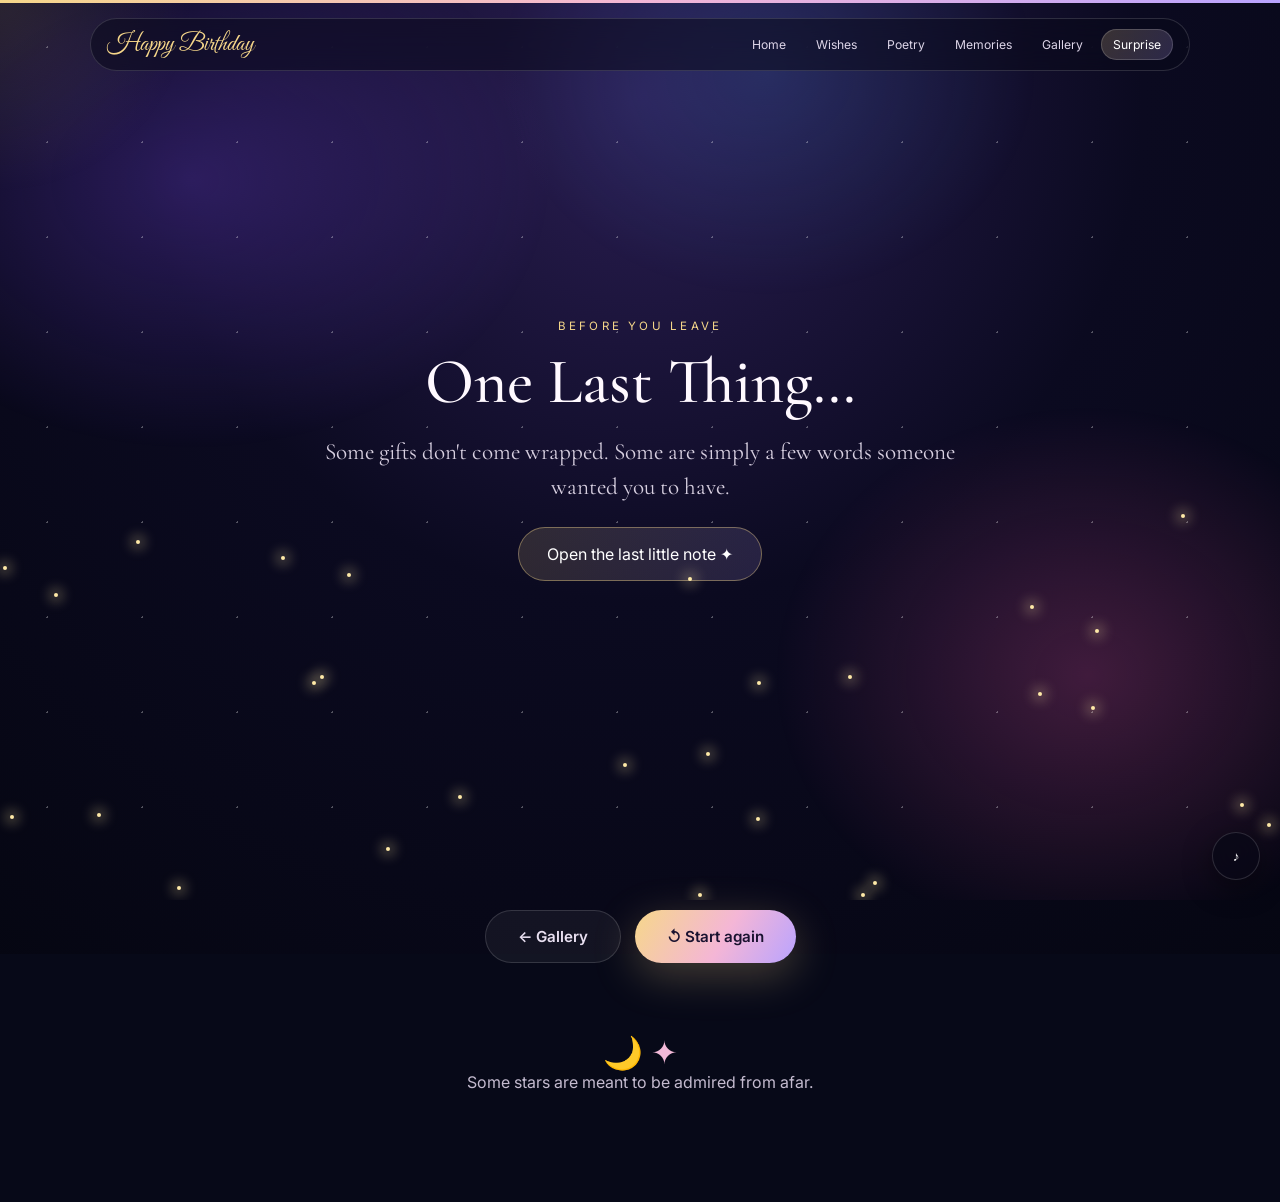
==== surprise.html @ bfd5820c "Initial commit" ====
<!DOCTYPE html><html lang="en"><head><meta charset="utf-8"/><meta name="viewport" content="width=device-width,initial-scale=1.0,viewport-fit=cover"/><title>One Last Thing</title><link rel="preconnect" href="https://fonts.googleapis.com"/><link rel="preconnect" href="https://fonts.gstatic.com" crossorigin/><link href="https://fonts.googleapis.com/css2?family=Cormorant+Garamond:wght@400;500;600;700&family=Great+Vibes&family=Inter:wght@300;400;500;600&display=swap" rel="stylesheet"/><link rel="stylesheet" href="style.css"/></head><body class="page-surprise"><main id="app">

<section class="surprise"><div class="wrap center"><div class="eyebrow reveal">before you leave</div><h2 class="reveal">One Last Thing…</h2><p class="lead reveal">Some gifts don't come wrapped. Some are simply a few words someone wanted you to have.</p><button id="revealButton" class="reveal-btn reveal">Open the last little note ✦</button>
<div id="hiddenMessage" class="hidden-message"><div class="quote">“Wherever life takes you from here, I hope there are always enough little lights around you to make even ordinary days feel beautiful.<br/><br/>You are the moon in my quiet sky,<br/>The one I’ll admire from afar—<br/>And I’ll remain like that distant dream,<br/>A blur inside your mind,<br/>A nameless, hazy thought<br/>You’ll never find.”</div><div class="signature">Happy Birthday.</div></div></div></section>
<footer><div class="footer-heart">🌙 ✦</div>Some stars are meant to be admired from afar.</footer>
</main><script src="script.js"></script></body></html>
---- style.css ----
:root {
  --gold: #f6d78a;
  --rose: #f4b6d6;
  --lav: #b9a3ff;
  --text: #fff9ff;
  --muted: #d7cfe0;
  --line: rgba(255, 255, 255, 0.14);
}
* {
  box-sizing: border-box;
}
html {
  scroll-behavior: smooth;
}
body {
  margin: 0;
  background: #070918;
  color: var(--text);
  font-family: Inter, sans-serif;
  overflow-x: hidden;
  min-height: 100vh;
}
body:before {
  content: "";
  position: fixed;
  inset: 0;
  z-index: -1;
  pointer-events: none;
  opacity: 0.3;
  background-image: radial-gradient(#fff 1px, transparent 1px);
  background-size: 95px 95px;
  animation: stars 40s linear infinite;
}
@keyframes stars {
  to {
    background-position: 95px 95px;
  }
}
a {
  text-decoration: none;
  color: inherit;
}
#bg {
  position: fixed;
  inset: -6%;
  z-index: -3;
  pointer-events: none;
  background: radial-gradient(circle at 50% 15%, #2b1e54, #0b0a20 45%, #050611);
  background-size: cover;
  background-position: center;
  transition: opacity 1s;
}
.aurora {
  position: fixed;
  inset: 0;
  z-index: -2;
  pointer-events: none;
  background: radial-gradient(
      40vmax 30vmax at 15% 20%,
      #6a3fd055,
      transparent 70%
    ),
    radial-gradient(35vmax 30vmax at 85% 75%, #d9509a44, transparent 70%),
    radial-gradient(30vmax 25vmax at 60% 8%, #3f7fd033, transparent 70%);
  animation: drift 22s ease-in-out infinite alternate;
}
@keyframes drift {
  to {
    transform: translate3d(-3%, 2%, 0) scale(1.08);
  }
}
body.page-poetry #bg {
  background-image: linear-gradient(
      rgba(4, 7, 18, 0.3),
      rgba(4, 7, 18, 0.55) 55%,
      rgba(4, 7, 18, 0.92)
    ),
    url(poetry-bg.png);
  background-position: center 20%;
  animation: kb 30s ease-in-out infinite alternate;
}
body.page-gallery #bg {
  background-image: linear-gradient(rgba(7, 9, 24, 0.55), rgba(7, 9, 24, 0.75)),
    url(gallery-bg.png);
  filter: blur(26px) saturate(1.1);
}
body.page-poetry .aurora,
body.page-gallery .aurora {
  opacity: 0.4;
}
@keyframes kb {
  to {
    transform: scale(1.07) translate(-1%, 1%);
  }
}
.glow {
  position: fixed;
  left: 0;
  top: 0;
  width: 420px;
  height: 420px;
  margin: -210px 0 0 -210px;
  z-index: -1;
  pointer-events: none;
  background: radial-gradient(circle, #f6d78a1f, transparent 65%);
  transition: transform 0.25s ease-out;
}
.progress {
  position: fixed;
  top: 0;
  left: 0;
  right: 0;
  height: 3px;
  z-index: 60;
}
.progress i {
  display: block;
  height: 100%;
  width: 0;
  background: linear-gradient(90deg, var(--gold), var(--rose), var(--lav));
  transition: width 0.9s ease;
}
.nav {
  position: fixed;
  top: 18px;
  left: 50%;
  transform: translateX(-50%);
  z-index: 20;
  width: min(94%, 1100px);
  display: flex;
  justify-content: space-between;
  align-items: center;
  padding: 10px 16px;
  border: 1px solid var(--line);
  background: #0a0a1a8c;
  backdrop-filter: blur(16px);
  -webkit-backdrop-filter: blur(16px);
  border-radius: 999px;
}
.brand {
  font-family: "Great Vibes";
  font-size: 1.5rem;
  color: var(--gold);
}
.links {
  display: flex;
  gap: 6px;
}
.links a {
  font-size: 0.76rem;
  padding: 8px 12px;
  border-radius: 20px;
  color: #ddd5e8;
  transition: 0.3s;
}
.links a:hover {
  background: #ffffff14;
  color: #fff;
}
.links a.active {
  background: linear-gradient(120deg, #f6d78a33, #b9a3ff33);
  color: #fff;
  box-shadow: inset 0 0 0 1px #ffffff2a;
}
.step {
  display: none;
  font-size: 0.78rem;
  color: var(--muted);
  letter-spacing: 0.1em;
}
.eyebrow {
  letter-spacing: 0.28em;
  text-transform: uppercase;
  font-size: 0.72rem;
  color: var(--gold);
  margin-bottom: 14px;
}
h1 {
  font-family: "Great Vibes";
  font-size: clamp(4rem, 11vw, 8rem);
  font-weight: 400;
  line-height: 0.95;
  margin: 0 0 18px;
  background: linear-gradient(180deg, #fff 30%, #f6d78a 80%, #f4b6d6);
  -webkit-background-clip: text;
  background-clip: text;
  color: transparent;
  filter: drop-shadow(0 10px 40px #000a);
  padding-bottom: 0.1em;
}
h2 {
  font-family: "Cormorant Garamond";
  font-size: clamp(2.4rem, 5vw, 4.4rem);
  font-weight: 500;
  margin: 0 0 18px;
  line-height: 1.1;
}
.lead {
  max-width: 650px;
  margin: auto;
  color: var(--muted);
  font-family: "Cormorant Garamond";
  font-size: 1.45rem;
  line-height: 1.5;
}
.panel {
  max-width: 740px;
  padding: 36px 34px;
  border-radius: 28px;
  background: #ffffff0d;
  border: 1px solid var(--line);
  backdrop-filter: blur(14px);
  -webkit-backdrop-filter: blur(14px);
  box-shadow: 0 30px 80px #0006;
  font-size: 1.32rem;
  color: #efe7f5;
}
.btn,
.nx,
.bk,
.reveal-btn,
.open-btn {
  cursor: pointer;
  font: inherit;
}
.btn {
  display: inline-flex;
  margin-top: 28px;
  padding: 14px 24px;
  border: 1px solid #ffffff33;
  border-radius: 999px;
  background: #ffffff12;
  backdrop-filter: blur(8px);
  color: #fff;
  transition: 0.35s;
}
.btn:hover {
  background: #ffffff22;
  transform: translateY(-2px);
  box-shadow: 0 10px 40px #f6d78a2e;
}
section {
  padding: 100px 7%;
  position: relative;
}
section.top {
  padding-top: 160px;
}
.wrap {
  max-width: 1100px;
  margin: auto;
}
.center {
  text-align: center;
}
.hero {
  min-height: 100vh;
  display: grid;
  place-items: center;
  text-align: center;
  padding: 110px 22px 70px;
  position: relative;
}
.moon {
  position: absolute;
  width: 220px;
  height: 220px;
  border-radius: 50%;
  right: 10%;
  top: 16%;
  background: radial-gradient(circle at 35% 30%, #fff, #f8ebc7 48%, #cbb6ce);
  box-shadow: 0 0 70px #ffe8c266, 0 0 170px #d4a8e22c;
  animation: float 9s ease-in-out infinite;
}
@keyframes float {
  50% {
    transform: translateY(-16px);
  }
}
.star {
  position: absolute;
  left: 13%;
  top: 28%;
  width: 7px;
  height: 7px;
  border-radius: 50%;
  background: #fff4b5;
  box-shadow: 0 0 18px 5px #fff1aa;
  animation: twinkle 2.8s infinite;
}
@keyframes twinkle {
  50% {
    opacity: 0.35;
    transform: scale(0.65);
  }
}
.quote {
  font-family: "Cormorant Garamond";
  font-size: clamp(1.8rem, 4vw, 3rem);
  line-height: 1.3;
  text-align: center;
  max-width: 850px;
  margin: 20px auto;
}
.glass-q {
  font-size: clamp(1.4rem, 3vw, 2.1rem);
  padding: 34px 30px;
  border-radius: 28px;
  background: #05071a80;
  border: 1px solid var(--line);
  backdrop-filter: blur(10px);
  -webkit-backdrop-filter: blur(10px);
  margin: 26px auto;
}
.fairy-title span {
  display: inline-block;
  animation: float 4s ease-in-out infinite;
}
.signature {
  font-family: "Great Vibes";
  font-size: 2.2rem;
  color: var(--gold);
}
.cards {
  display: grid;
  grid-template-columns: repeat(auto-fit, minmax(250px, 1fr));
  gap: 20px;
  margin-top: 40px;
}
.card {
  padding: 30px;
  border: 1px solid var(--line);
  background: linear-gradient(150deg, #ffffff14, #ffffff05);
  border-radius: 24px;
  backdrop-filter: blur(12px);
  min-height: 190px;
  transition: transform 0.5s, box-shadow 0.5s, border-color 0.5s;
}
.card:hover {
  transform: translateY(-6px) !important;
  border-color: #f6d78a66;
  box-shadow: 0 24px 60px #0006, 0 0 40px #f6d78a1a;
}
.card p {
  color: var(--muted);
  line-height: 1.75;
}
.card h3 {
  font-family: "Cormorant Garamond";
  font-size: 1.7rem;
  margin-top: 0;
  color: #fff2cf;
}
.frame {
  margin: 44px auto;
  max-width: 520px;
  border-radius: 28px;
  overflow: hidden;
  border: 1px solid #ffffff33;
  box-shadow: 0 40px 100px #000a, 0 0 80px #f6d78a1f;
  position: relative;
  background: #111;
}
.frame.wide {
  max-width: 760px;
}
.frame img {
  display: block;
  width: 100%;
  height: auto;
}
.frame:after {
  content: "";
  position: absolute;
  inset: 0;
  background: linear-gradient(
    115deg,
    transparent 40%,
    #ffffff1c 50%,
    transparent 60%
  );
  transform: translateX(-100%);
  animation: shine 7s 1.5s infinite;
  pointer-events: none;
}
@keyframes shine {
  40%,
  100% {
    transform: translateX(100%);
  }
}
.frame figcaption {
  position: absolute;
  right: 18px;
  top: 14px;
  font-size: 0.7rem;
  letter-spacing: 0.2em;
  color: #fff9;
  text-shadow: 0 1px 8px #000;
}
footer {
  text-align: center;
  padding: 70px 20px 110px;
  color: #c4bbcf;
}
.footer-heart {
  font-size: 2rem;
  color: #f2b9d8;
}
.reveal {
  opacity: 0;
  transform: translateY(22px);
  transition: opacity 1s, transform 1s;
}
.reveal.show {
  opacity: 1;
  transform: none;
}
.cards .card:nth-child(3n + 2) {
  transition-delay: 0.12s;
}
.cards .card:nth-child(3n) {
  transition-delay: 0.24s;
}
#app {
  opacity: 0;
}
#app.in {
  animation: pageIn 0.9s ease both;
}
body.leaving #app {
  opacity: 0;
  transform: translateY(-12px) scale(0.99);
  transition: 0.45s;
}
@keyframes pageIn {
  from {
    opacity: 0;
    transform: translateY(14px);
  }
  to {
    opacity: 1;
    transform: none;
  }
}
#fireflies {
  position: fixed;
  inset: 0;
  pointer-events: none;
  z-index: 2;
  overflow: hidden;
}
.firefly {
  position: absolute;
  width: 4px;
  height: 4px;
  border-radius: 50%;
  background: #ffeaa8;
  box-shadow: 0 0 13px 4px #ffeaa866;
  animation: fly 8s ease-in-out infinite;
}
@keyframes fly {
  0% {
    transform: translate(0, 0);
    opacity: 0;
  }
  15% {
    opacity: 0.9;
  }
  50% {
    transform: translate(35px, -65px);
    opacity: 0.45;
  }
  80% {
    opacity: 0.85;
  }
  100% {
    transform: translate(-25px, -130px);
    opacity: 0;
  }
}
.intro-screen {
  position: fixed;
  inset: 0;
  z-index: 100;
  display: grid;
  place-items: center;
  text-align: center;
  background: radial-gradient(circle at 50% 30%, #2b2056, #0b0920 46%, #03040b);
  transition: opacity 1s, visibility 1s;
}
.intro-screen.hidden {
  opacity: 0;
  visibility: hidden;
  pointer-events: none;
}
.intro-inner {
  padding: 30px;
  position: relative;
  z-index: 2;
}
.intro-kicker {
  font-size: 0.7rem;
  letter-spacing: 0.35em;
  text-transform: uppercase;
  color: var(--gold);
  margin-bottom: 18px;
}
.intro-title {
  font-family: "Great Vibes";
  font-weight: 400;
  font-size: clamp(4rem, 12vw, 8rem);
  line-height: 0.9;
  margin: 0 0 20px;
  background: linear-gradient(180deg, #fff 30%, #f6d78a);
  -webkit-background-clip: text;
  background-clip: text;
  color: transparent;
  padding-bottom: 0.1em;
}
.intro-sub {
  font-family: "Cormorant Garamond";
  font-size: 1.35rem;
  color: #d9d0e2;
  max-width: 540px;
  margin: auto;
}
.open-btn {
  margin-top: 34px;
  border: 1px solid #fff3;
  background: #ffffff0d;
  color: #fff;
  border-radius: 999px;
  padding: 16px 28px;
  font-size: 0.9rem;
  letter-spacing: 0.08em;
  backdrop-filter: blur(12px);
  box-shadow: 0 0 45px #d6a9e41c;
  transition: 0.35s;
  animation: breathe 3s infinite;
}
.open-btn:hover {
  transform: translateY(-3px);
  background: #ffffff18;
}
@keyframes breathe {
  50% {
    box-shadow: 0 0 0 10px #ffffff00, 0 0 60px #f6d78a44;
  }
}
.intro-moon {
  position: absolute;
  width: 170px;
  height: 170px;
  border-radius: 50%;
  top: 11%;
  right: 10%;
  background: radial-gradient(circle at 35% 30%, #fff, #f4e5c6 50%, #c5b3cb);
  box-shadow: 0 0 75px #fff1b94d;
  animation: float 9s infinite;
}
.intro-star {
  position: absolute;
  left: 12%;
  top: 28%;
  width: 6px;
  height: 6px;
  border-radius: 50%;
  background: #fff2a9;
  box-shadow: 0 0 20px 5px #ffe99a;
  animation: twinkle 2.5s infinite;
}
.music-control {
  position: fixed;
  right: 20px;
  bottom: 20px;
  z-index: 30;
  width: 48px;
  height: 48px;
  border: 1px solid #ffffff25;
  background: #090817cc;
  color: #fff;
  border-radius: 50%;
  cursor: pointer;
  backdrop-filter: blur(10px);
  box-shadow: 0 8px 30px #0006;
}
.music-control.playing {
  animation: pulseMusic 1.5s infinite;
}
@keyframes pulseMusic {
  50% {
    box-shadow: 0 0 0 8px #fff0, 0 0 30px #f6d78a44;
  }
}
.typewriter {
  min-height: 3.8em;
}
.cursor {
  display: inline-block;
  width: 2px;
  height: 1em;
  background: var(--gold);
  vertical-align: -0.12em;
  margin-left: 4px;
  animation: blink 1s steps(1) infinite;
}
@keyframes blink {
  50% {
    opacity: 0;
  }
}
.surprise {
  min-height: 100vh;
  display: grid;
  place-items: center;
  text-align: center;
}
.reveal-btn {
  border: 1px solid #f6d78a66;
  border-radius: 999px;
  background: linear-gradient(120deg, #f6d78a26, #b9a3ff26);
  color: #fff;
  padding: 16px 28px;
  margin-top: 22px;
  transition: 0.35s;
  animation: breathe 3s infinite;
}
.reveal-btn:hover {
  transform: translateY(-3px);
}
.hidden-message {
  max-width: 720px;
  margin: 28px auto 0;
  display: none;
  padding: 34px 30px;
  border-radius: 28px;
  border: 1px solid var(--line);
  background: #05071a99;
  backdrop-filter: blur(14px);
}
.hidden-message.show {
  display: block;
  animation: messageIn 1.2s ease both;
}
@keyframes messageIn {
  from {
    opacity: 0;
    transform: translateY(20px) scale(0.98);
  }
  to {
    opacity: 1;
    transform: none;
  }
}
.confetti {
  position: fixed;
  top: -20px;
  width: 6px;
  height: 12px;
  z-index: 99;
  pointer-events: none;
  animation: fall 3.5s linear forwards;
}
@keyframes fall {
  to {
    transform: translateY(110vh) rotate(720deg);
    opacity: 0;
  }
}
.fade-line {
  display: inline-block;
  opacity: 0;
  transform: translateY(10px);
  animation: slowReveal 1.2s ease-out forwards;
  animation-delay: var(--delay, 0s);
}
@keyframes slowReveal {
  to {
    opacity: 1;
    transform: none;
  }
}
.pager {
  display: flex;
  gap: 14px;
  justify-content: center;
  flex-wrap: wrap;
  padding: 10px 7% 0;
}
.nx,
.bk {
  display: inline-flex;
  align-items: center;
  gap: 10px;
  padding: 16px 32px;
  border-radius: 999px;
  font-weight: 600;
  font-size: 0.95rem;
  transition: 0.35s;
}
.nx {
  position: relative;
  overflow: hidden;
  color: #1a1230;
  background: linear-gradient(120deg, #f6d78a, #f4b6d6 55%, #b9a3ff);
  box-shadow: 0 12px 44px #f6d78a44;
}
.nx:after {
  content: "";
  position: absolute;
  inset: 0;
  background: linear-gradient(
    110deg,
    transparent 35%,
    #fff8 50%,
    transparent 65%
  );
  transform: translateX(-120%);
  animation: shine 4s 1s infinite;
}
.nx:hover {
  transform: translateY(-3px) scale(1.03);
  box-shadow: 0 18px 60px #f6d78a66;
}
.bk {
  color: #e8dff0;
  border: 1px solid var(--line);
  background: #ffffff0d;
  backdrop-filter: blur(10px);
}
.bk:hover {
  background: #ffffff1c;
}
.fab {
  position: fixed;
  left: 50%;
  bottom: 22px;
  z-index: 25;
  transform: translateX(-50%);
  opacity: 0;
  pointer-events: none;
  padding: 12px 24px;
  font-size: 0.85rem;
  animation: fabIn 0.8s 6s forwards;
  transition: 0.5s;
}
body.at-end .fab {
  opacity: 0 !important;
  pointer-events: none;
}
@keyframes fabIn {
  to {
    opacity: 1;
    pointer-events: auto;
  }
}
a:focus-visible,
button:focus-visible {
  outline: 2px solid var(--gold);
  outline-offset: 3px;
}
@media (max-width: 700px) {
  .links {
    display: none;
  }
  .step {
    display: block;
  }
  .moon {
    width: 135px;
    height: 135px;
    right: 4%;
    top: 12%;
  }
  .star {
    left: 8%;
    top: 25%;
  }
  .intro-moon {
    width: 105px;
    height: 105px;
    right: 5%;
    top: 13%;
  }
  .nav {
    top: 10px;
  }
  .hero {
    padding-top: 100px;
  }
  section {
    padding: 80px 6%;
  }
  section.top {
    padding-top: 130px;
  }
  .panel {
    padding: 26px 20px;
    font-size: 1.2rem;
  }
  .music-control {
    right: 14px;
    bottom: 14px;
  }
  .fab {
    bottom: 16px;
  }
}
@media (prefers-reduced-motion: reduce) {
  * {
    animation-duration: 0.01s !important;
    animation-iteration-count: 1 !important;
    transition-duration: 0.01s !important;
  }
  .reveal,
  .fade-line {
    opacity: 1;
    transform: none;
  }
}
/* slow word-by-word text reveal */
.words .w {
  display: inline-block;
  opacity: 0;
  filter: blur(8px);
  transform: translateY(10px);
}
.words.show .w {
  animation: wIn 1.4s cubic-bezier(0.2, 0.7, 0.2, 1) var(--d, 0s) both;
}
@keyframes wIn {
  to {
    opacity: 1;
    filter: blur(0);
    transform: none;
  }
}
.fade-line {
  animation-duration: 2s;
}
@keyframes slowReveal {
  from {
    opacity: 0;
    filter: blur(8px);
    transform: translateY(10px);
  }
  to {
    opacity: 1;
    filter: blur(0);
    transform: none;
  }
}
.glass-q.late {
  opacity: 0;
  animation: slowReveal 2s 11s ease-out forwards;
}
.hero h1,
.intro-title {
  animation: titleIn 2.4s 0.3s both;
}
@keyframes titleIn {
  from {
    opacity: 0;
    transform: translateY(16px);
    letter-spacing: 0.06em;
  }
  to {
    opacity: 1;
    transform: none;
    letter-spacing: normal;
  }
}
/* blended image backgrounds */
body.page-poetry #bg {
  background-image: linear-gradient(
      rgba(4, 7, 18, 0.12),
      rgba(4, 7, 18, 0.4) 60%,
      rgba(4, 7, 18, 0.8)
    ),
    url(poetry-bg.png);
  background-position: center 22%;
  filter: none;
}
body.page-memories #bg {
  background-image: linear-gradient(rgba(4, 7, 18, 0.08), rgba(4, 7, 18, 0.28)),
    url(poetry-bg.png);
  background-position: center 12%;
  animation: kb 34s ease-in-out infinite alternate;
}
body.page-gallery #bg {
    background-image: url(gallery-bg.png);
    background-position: center 28%;
    background-size: cover;
    background-repeat: no-repeat;
    filter: saturate(1.1) brightness(1.02); /* Crisp & vibrant without blur */
    animation: kb 34s ease-in-out infinite alternate;
  }

body.page-poetry .aurora,
body.page-memories .aurora,
body.page-gallery .aurora {
  mix-blend-mode: screen;
  opacity: 0.55;
}
body.page-poetry section,
body.page-memories section,
body.page-gallery section {
  text-shadow: 0 2px 24px #000c;
}
.glass-q {
  background: #05071a59;
  backdrop-filter: blur(5px);
  -webkit-backdrop-filter: blur(5px);
}
.panel {
  background: #070918a6;
  backdrop-filter: blur(6px);
  -webkit-backdrop-filter: blur(6px);
}
.page-memories section.top {
  min-height: 100vh;
  display: grid;
  align-content: center;
}
@media (prefers-reduced-motion: reduce) {
  .words .w {
    opacity: 1;
    filter: none;
    transform: none;
  }
  .glass-q.late {
    opacity: 1;
  }
}
body.page-gallery #bg {
    /* Removed dark linear-gradient overlay to show original clear image */
    background-image: 
      radial-gradient(2px 2px at 20px 30px, rgba(255, 223, 138, 0.9), rgba(0,0,0,0)),
      radial-gradient(2px 2px at 40px 70px, rgba(255, 255, 255, 0.8), rgba(0,0,0,0)),
      radial-gradient(1.5px 1.5px at 90px 40px, rgba(255, 215, 0, 0.9), rgba(0,0,0,0)),
      radial-gradient(2px 2px at 160px 120px, rgba(255, 255, 255, 0.9), rgba(0,0,0,0)),
      url(gallery-bg.png);
    
    background-repeat: repeat, repeat, repeat, repeat, no-repeat;
    background-size: 200px 200px, 260px 260px, 180px 180px, 300px 300px, cover;
    background-position: center 28%;
    
    /* Filter updated: removed blur(1px) so the image stays sharp */
    filter: saturate(1.08);
    
    /* Animation handles both the Ken Burns zoom and moving glowing particles */
    animation: kb 34s ease-in-out infinite alternate, floatingParticles 18s linear infinite;
  }
  
  /* Keyframes for smooth glowing particle movement */
  @keyframes floatingParticles {
    0% {
      background-position: 0px 0px, 0px 0px, 0px 0px, 0px 0px, center 28%;
    }
    100% {
      background-position: 200px -400px, -260px -300px, 180px -350px, -300px -500px, center 28%;
    }
  }
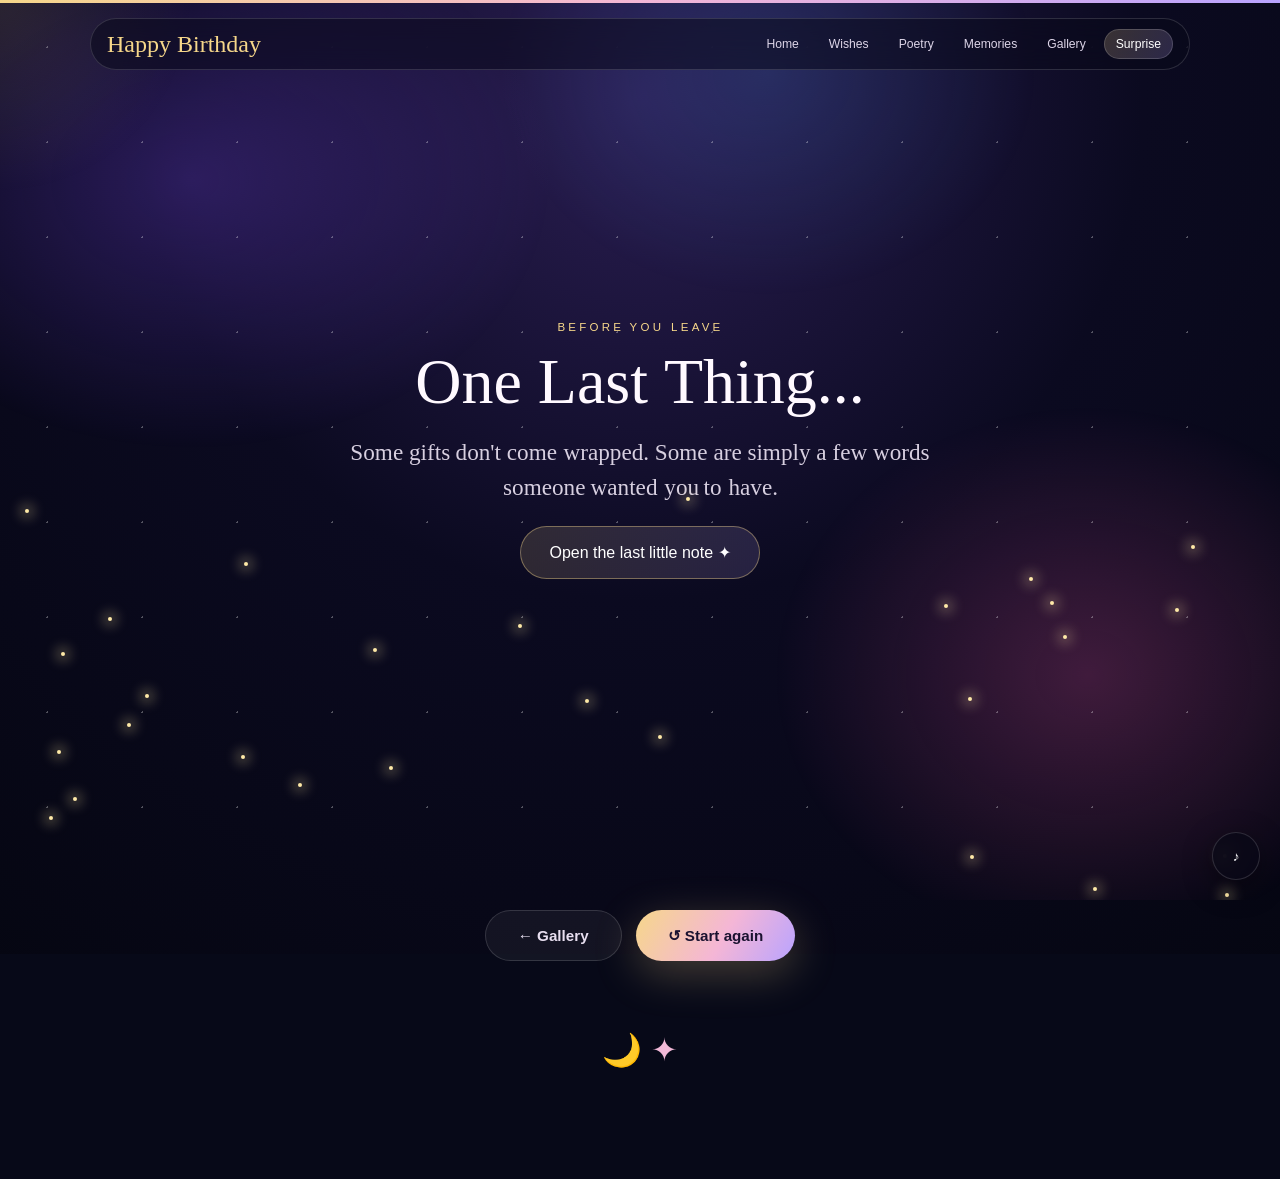
==== commit 58ce3df6: "changes" ====
--- a/surprise.html
+++ b/surprise.html
@@ -1,6 +1,54 @@
-<!DOCTYPE html><html lang="en"><head><meta charset="utf-8"/><meta name="viewport" content="width=device-width,initial-scale=1.0,viewport-fit=cover"/><title>One Last Thing</title><link rel="preconnect" href="https://fonts.googleapis.com"/><link rel="preconnect" href="https://fonts.gstatic.com" crossorigin/><link href="https://fonts.googleapis.com/css2?family=Cormorant+Garamond:wght@400;500;600;700&family=Great+Vibes&family=Inter:wght@300;400;500;600&display=swap" rel="stylesheet"/><link rel="stylesheet" href="style.css"/></head><body class="page-surprise"><main id="app">
+<!DOCTYPE html>
+<html lang="en">
+<head>
+  <meta charset="UTF-8" />
+  <meta name="viewport" content="width=device-width, initial-scale=1.0" />
+  <title>One Last Thing</title>
+  <link rel="stylesheet" href="style.css" />
+</head>
+<body class="page-surprise">
+  <main id="app">
+    <section class="surprise">
+      <div class="wrap center">
+        <div class="eyebrow reveal">before you leave</div>
+        <h2 class="reveal">One Last Thing...</h2>
+        <p class="lead reveal">
+          Some gifts don't come wrapped. Some are simply a few words someone wanted you to have.
+        </p>
+        <button id="revealButton" class="reveal-btn reveal">
+          Open the last little note ✦
+        </button>
 
-<section class="surprise"><div class="wrap center"><div class="eyebrow reveal">before you leave</div><h2 class="reveal">One Last Thing…</h2><p class="lead reveal">Some gifts don't come wrapped. Some are simply a few words someone wanted you to have.</p><button id="revealButton" class="reveal-btn reveal">Open the last little note ✦</button>
-<div id="hiddenMessage" class="hidden-message"><div class="quote">“Wherever life takes you from here, I hope there are always enough little lights around you to make even ordinary days feel beautiful.<br/><br/>You are the moon in my quiet sky,<br/>The one I’ll admire from afar—<br/>And I’ll remain like that distant dream,<br/>A blur inside your mind,<br/>A nameless, hazy thought<br/>You’ll never find.”</div><div class="signature">Happy Birthday.</div></div></div></section>
-<footer><div class="footer-heart">🌙 ✦</div>Some stars are meant to be admired from afar.</footer>
-</main><script src="script.js"></script></body></html>
+        <div id="hiddenMessage" class="hidden-message">
+            <div id="sketchWrapper" class="sketch-container">
+                <video
+                    id="wishVideo"
+                    class="reveal-sketch"
+                    playsinline
+                    preload="auto"
+                    muted
+                >
+                    <source src="wish.mp4" type="video/mp4" />
+                    Your browser does not support video playback.
+                </video>
+            </div>
+
+          <div class="quote">
+            “Wherever life takes you from here, I hope there are always enough
+            little lights around you to make even ordinary days feel
+            beautiful.<br />
+          </div>
+          <div class="signature">Wish u  Happiest Birthday again...ms.Thermodynamicsee.</div>
+        </div>
+      </div>
+    </section>
+
+    <footer>
+      <div class="footer-heart">🌙 ✦</div>
+     
+    </footer>
+  </main>
+
+  <script src="script.js"></script>
+</body>
+</html>
--- a/style.css
+++ b/style.css
@@ -79,10 +79,29 @@
   background-position: center 20%;
   animation: kb 30s ease-in-out infinite alternate;
 }
-body.page-gallery #bg {
+/* body.page-gallery #bg {
   background-image: linear-gradient(rgba(7, 9, 24, 0.55), rgba(7, 9, 24, 0.75)),
     url(gallery-bg.png);
   filter: blur(26px) saturate(1.1);
+} */
+
+body.page-gallery #bg::before {
+  content: "";
+  position: absolute;
+  inset: -10%;
+  z-index: -1;
+  background-image: url(gallery-bg.png);
+  background-size: cover;
+  background-position: center;
+  filter: blur(0px) brightness(0.6);
+}
+
+@media (max-width: 700px) {
+  body.page-gallery #bg {
+    /* Fits the subject neatly on narrow phone screens without severe cropping */
+    background-size: 200px 200px, 260px 260px, 180px 180px, 300px 300px, contain;
+    background-position: center 25%;
+  }
 }
 body.page-poetry .aurora,
 body.page-gallery .aurora {
@@ -889,13 +908,13 @@
   animation: kb 34s ease-in-out infinite alternate;
 }
 body.page-gallery #bg {
-    background-image: url(gallery-bg.png);
-    background-position: center 28%;
-    background-size: cover;
-    background-repeat: no-repeat;
-    filter: saturate(1.1) brightness(1.02); /* Crisp & vibrant without blur */
-    animation: kb 34s ease-in-out infinite alternate;
-  }
+  background-image: url(gallery-bg.png);
+  background-position: center 28%;
+  background-size: cover;
+  background-repeat: no-repeat;
+  filter: saturate(1.1) brightness(1.02); /* Crisp & vibrant without blur */
+  animation: kb 34s ease-in-out infinite alternate;
+}
 
 body.page-poetry .aurora,
 body.page-memories .aurora,
@@ -934,31 +953,123 @@
   }
 }
 body.page-gallery #bg {
-    /* Removed dark linear-gradient overlay to show original clear image */
-    background-image: 
-      radial-gradient(2px 2px at 20px 30px, rgba(255, 223, 138, 0.9), rgba(0,0,0,0)),
-      radial-gradient(2px 2px at 40px 70px, rgba(255, 255, 255, 0.8), rgba(0,0,0,0)),
-      radial-gradient(1.5px 1.5px at 90px 40px, rgba(255, 215, 0, 0.9), rgba(0,0,0,0)),
-      radial-gradient(2px 2px at 160px 120px, rgba(255, 255, 255, 0.9), rgba(0,0,0,0)),
-      url(gallery-bg.png);
-    
-    background-repeat: repeat, repeat, repeat, repeat, no-repeat;
-    background-size: 200px 200px, 260px 260px, 180px 180px, 300px 300px, cover;
-    background-position: center 28%;
-    
-    /* Filter updated: removed blur(1px) so the image stays sharp */
-    filter: saturate(1.08);
-    
-    /* Animation handles both the Ken Burns zoom and moving glowing particles */
-    animation: kb 34s ease-in-out infinite alternate, floatingParticles 18s linear infinite;
-  }
+  position: fixed;
+  inset: 0;
+  z-index: -3;
+  pointer-events: none;
   
-  /* Keyframes for smooth glowing particle movement */
-  @keyframes floatingParticles {
-    0% {
-      background-position: 0px 0px, 0px 0px, 0px 0px, 0px 0px, center 28%;
-    }
-    100% {
-      background-position: 200px -400px, -260px -300px, 180px -350px, -300px -500px, center 28%;
-    }
-  }+  /* Core image centered cleanly */
+  background-image: 
+    radial-gradient(2px 2px at 20px 30px, rgba(255, 223, 138, 0.9), rgba(0,0,0,0)),
+    radial-gradient(2px 2px at 40px 70px, rgba(255, 255, 255, 0.8), rgba(0,0,0,0)),
+    radial-gradient(1.5px 1.5px at 90px 40px, rgba(255, 215, 0, 0.9), rgba(0,0,0,0)),
+    radial-gradient(2px 2px at 160px 120px, rgba(255, 255, 255, 0.9), rgba(0,0,0,0)),
+    url(gallery-bg.png);
+  
+  background-repeat: repeat, repeat, repeat, repeat, no-repeat;
+ background-size: 200px 200px, 260px 260px, 180px 180px, 300px 300px, contain;
+  background-position: center center;
+  filter: saturate(1.08);
+  animation: kb 34s ease-in-out infinite alternate, floatingParticles 18s linear infinite;
+}
+body.page-gallery #bg::before {
+  content: "";
+  position: absolute;
+  inset: -10%;
+  z-index: -1;
+  background-image: url(gallery-bg.png);
+  background-size: cover;
+  background-position: center center;
+  filter: blur(25px) brightness(0.5);
+}
+
+/* Fixes scaling on small mobile viewports (like 550x858 or smaller) */
+@media (max-width: 700px), (max-height: 860px) {
+  body.page-gallery #bg {
+    /* Guarantees 100% full image visibility on narrow/compressed mobile displays */
+    background-size: 200px 200px, 260px 260px, 180px 180px, 300px 300px, contain;
+    background-position: center center;
+  }
+}
+/* Keyframes for smooth glowing particle movement */
+@keyframes floatingParticles {
+  0% {
+    background-position: 0px 0px, 0px 0px, 0px 0px, 0px 0px, center 28%;
+  }
+  100% {
+    background-position: 200px -400px, -260px -300px, 180px -350px, -300px -500px, center 28%;
+  }
+}
+
+
+/* Container for the video element and glowing ambient aura */
+.sketch-container {
+  position: relative;
+  width: 80%;
+  max-width: 280px;
+  margin: 0 auto 24px auto;
+  opacity: 0;
+  transform: translateY(20px) scale(0.95);
+  transition: opacity 2.8s cubic-bezier(0.25, 1, 0.5, 1), 
+              transform 2.8s cubic-bezier(0.25, 1, 0.5, 1);
+}
+
+/* Reveal triggering class for container */
+.sketch-container.show {
+  opacity: 1;
+  transform: translateY(0) scale(1);
+}
+
+/* Video styling */
+.reveal-sketch {
+  width: 100%;
+  height: auto;
+  display: block;
+  border-radius: 14px;
+  object-fit: cover;
+  box-shadow: 0 0 25px rgba(255, 215, 0, 0.25), 0 10px 30px rgba(0, 0, 0, 0.6);
+  border: 1px solid rgba(255, 223, 138, 0.3);
+}
+
+/* Glowing golden particle overlay */
+.sketch-container::after {
+  content: '';
+  position: absolute;
+  top: -10px;
+  left: -10px;
+  right: -10px;
+  bottom: -10px;
+  pointer-events: none;
+  border-radius: 18px;
+  opacity: 0;
+  background-image: 
+    radial-gradient(2px 2px at 20% 30%, rgba(255, 223, 138, 0.95), transparent),
+    radial-gradient(3px 3px at 70% 20%, rgba(255, 215, 0, 0.9), transparent),
+    radial-gradient(2px 2px at 40% 70%, rgba(255, 240, 180, 0.95), transparent),
+    radial-gradient(2.5px 2.5px at 85% 60%, rgba(255, 200, 80, 0.85), transparent),
+    radial-gradient(2px 2px at 15% 80%, rgba(255, 223, 138, 0.9), transparent);
+  background-size: 100% 100%;
+  transition: opacity 2.5s ease-in-out;
+}
+
+/* Activate golden particle animation when visible */
+.sketch-container.show::after {
+  opacity: 1;
+  animation: goldenParticleGlow 6s ease-in-out infinite alternate;
+}
+
+/* Keyframes for soft floating particle glow */
+@keyframes goldenParticleGlow {
+  0% {
+    transform: translateY(0) scale(1);
+    filter: drop-shadow(0 0 4px rgba(255, 215, 0, 0.4));
+  }
+  50% {
+    transform: translateY(-6px) scale(1.02);
+    filter: drop-shadow(0 0 10px rgba(255, 223, 138, 0.8));
+  }
+  100% {
+    transform: translateY(-12px) scale(1.04);
+    filter: drop-shadow(0 0 16px rgba(255, 200, 80, 0.6));
+  }
+}
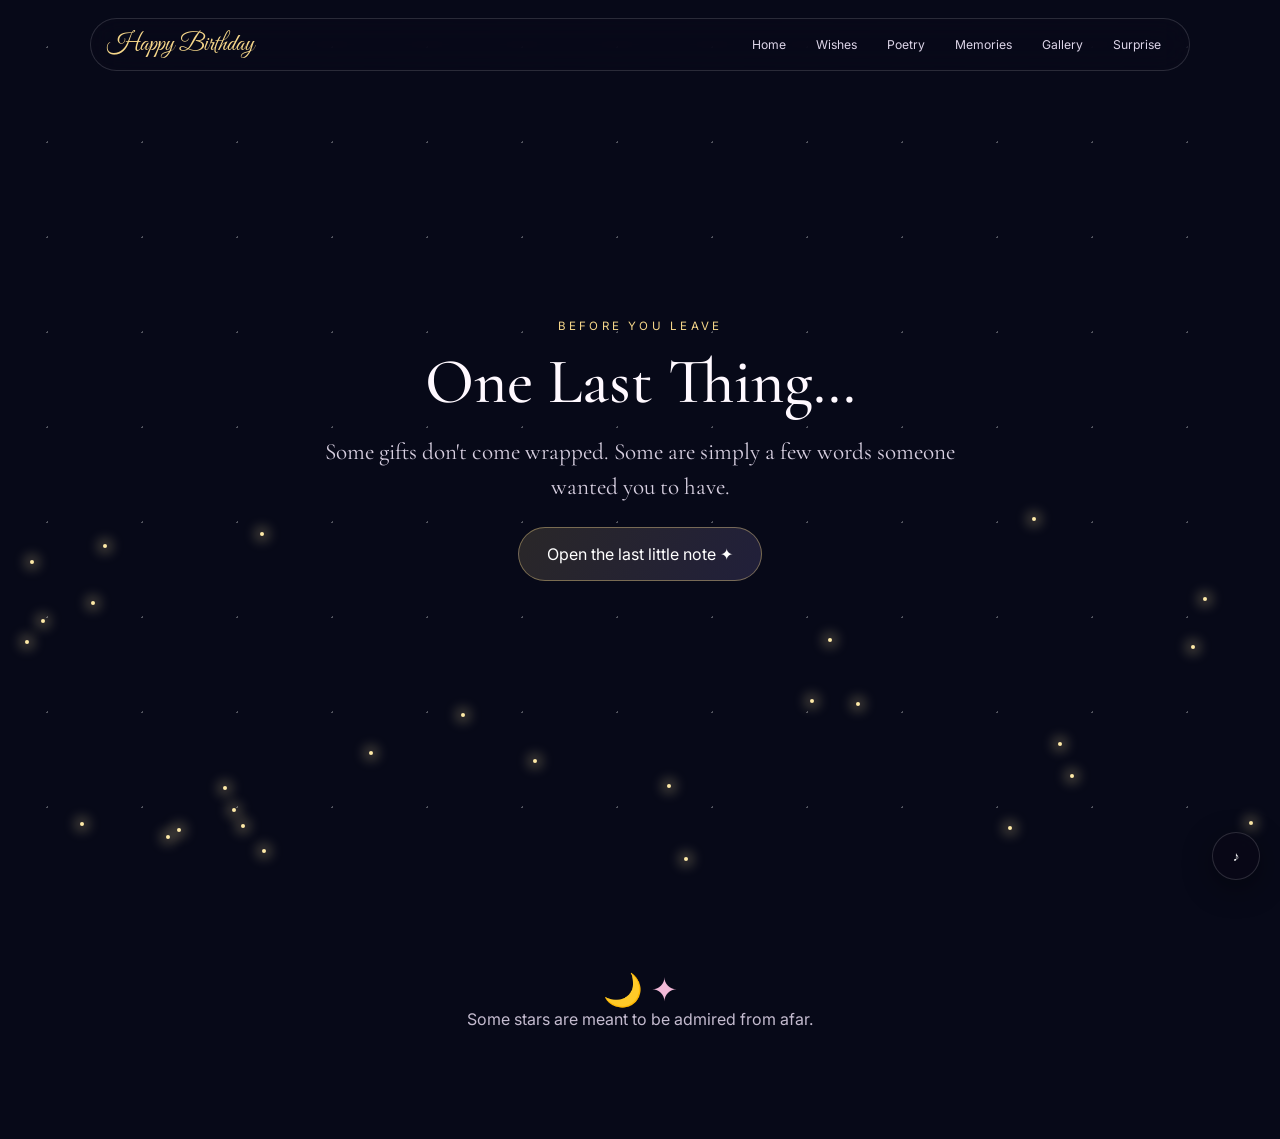
==== commit 6a401cba: "Fix mobile autoplay and media stream initialization on first click" ====
--- a/surprise.html
+++ b/surprise.html
@@ -1,54 +1,71 @@
 <!DOCTYPE html>
 <html lang="en">
-<head>
-  <meta charset="UTF-8" />
-  <meta name="viewport" content="width=device-width, initial-scale=1.0" />
-  <title>One Last Thing</title>
-  <link rel="stylesheet" href="style.css" />
-</head>
-<body class="page-surprise">
-  <main id="app">
+  <head>
+    <meta charset="utf-8" />
+    <meta name="viewport" content="width=device-width,initial-scale=1.0" />
+    <title>One Last Thing</title>
+    <link rel="preconnect" href="https://fonts.googleapis.com" />
+    <link rel="preconnect" href="https://fonts.gstatic.com" crossorigin />
+    <link
+      href="https://fonts.googleapis.com/css2?family=Cormorant+Garamond:wght@400;500;600;700&family=Great+Vibes&family=Inter:wght@300;400;500;600&display=swap"
+      rel="stylesheet"
+    />
+    <link rel="stylesheet" href="style.css" />
+  </head>
+  <body class="page-surprise">
+    <div id="fireflies"></div>
+    <nav class="nav">
+      <a class="brand" href="index.html">Happy Birthday</a>
+      <div class="links">
+        <a href="index.html">Home</a><a href="wishes.html">Wishes</a
+        ><a href="poetry.html">Poetry</a><a href="memories.html">Memories</a
+        ><a href="gallery.html">Gallery</a><a href="surprise.html">Surprise</a>
+      </div>
+    </nav>
+    <button
+      id="musicButton"
+      class="music-control"
+      aria-label="Toggle birthday music"
+    >
+      ♪
+    </button>
     <section class="surprise">
       <div class="wrap center">
         <div class="eyebrow reveal">before you leave</div>
-        <h2 class="reveal">One Last Thing...</h2>
+        <h2 class="reveal">One Last Thing…</h2>
         <p class="lead reveal">
-          Some gifts don't come wrapped. Some are simply a few words someone wanted you to have.
+          Some gifts don't come wrapped. Some are simply a few words someone
+          wanted you to have.
         </p>
         <button id="revealButton" class="reveal-btn reveal">
           Open the last little note ✦
         </button>
-
         <div id="hiddenMessage" class="hidden-message">
-            <div id="sketchWrapper" class="sketch-container">
-                <video
-                    id="wishVideo"
-                    class="reveal-sketch"
-                    playsinline
-                    preload="auto"
-                    muted
-                >
-                    <source src="wish.mp4" type="video/mp4" />
-                    Your browser does not support video playback.
-                </video>
-            </div>
-
+          <div id="sketchWrapper" class="sketch-container">
+            <video
+              id="wishVideo"
+              class="reveal-sketch"
+              playsinline
+              webkit-playsinline
+              preload="auto"
+            >
+              <source src="wish.mp4" type="video/mp4" />
+              Your browser does not support video playback.
+            </video>
+          </div>
           <div class="quote">
             “Wherever life takes you from here, I hope there are always enough
-            little lights around you to make even ordinary days feel
-            beautiful.<br />
+            little lights around you to make even ordinary days feel beautiful.<br/>
+           
           </div>
-          <div class="signature">Wish u  Happiest Birthday again...ms.Thermodynamicsee.</div>
+          <div class="signature">Happy Birthday miss Thermodynamicsee</div>
         </div>
       </div>
     </section>
-
     <footer>
       <div class="footer-heart">🌙 ✦</div>
-     
+      Some stars are meant to be admired from afar.
     </footer>
-  </main>
-
-  <script src="script.js"></script>
-</body>
-</html>
+    <script src="script.js"></script>
+  </body>
+</html>
--- a/style.css
+++ b/style.css
@@ -974,15 +974,23 @@
 }
 body.page-gallery #bg::before {
   content: "";
-  position: absolute;
-  inset: -10%;
+  position: fixed;
+  inset: 0;
   z-index: -1;
-  background-image: url(gallery-bg.png);
-  background-size: cover;
+
+  background-image: url("gallery-bg.png");
+  background-repeat: no-repeat;
+
+  /* SHOW THE ENTIRE IMAGE */
+  background-size: contain;
   background-position: center center;
-  filter: blur(25px) brightness(0.5);
-}
-
+
+  /* No blur */
+  filter: none;
+
+  /* Prevent any accidental scaling/cropping */
+  background-color: #111;
+}
 /* Fixes scaling on small mobile viewports (like 550x858 or smaller) */
 @media (max-width: 700px), (max-height: 860px) {
   body.page-gallery #bg {
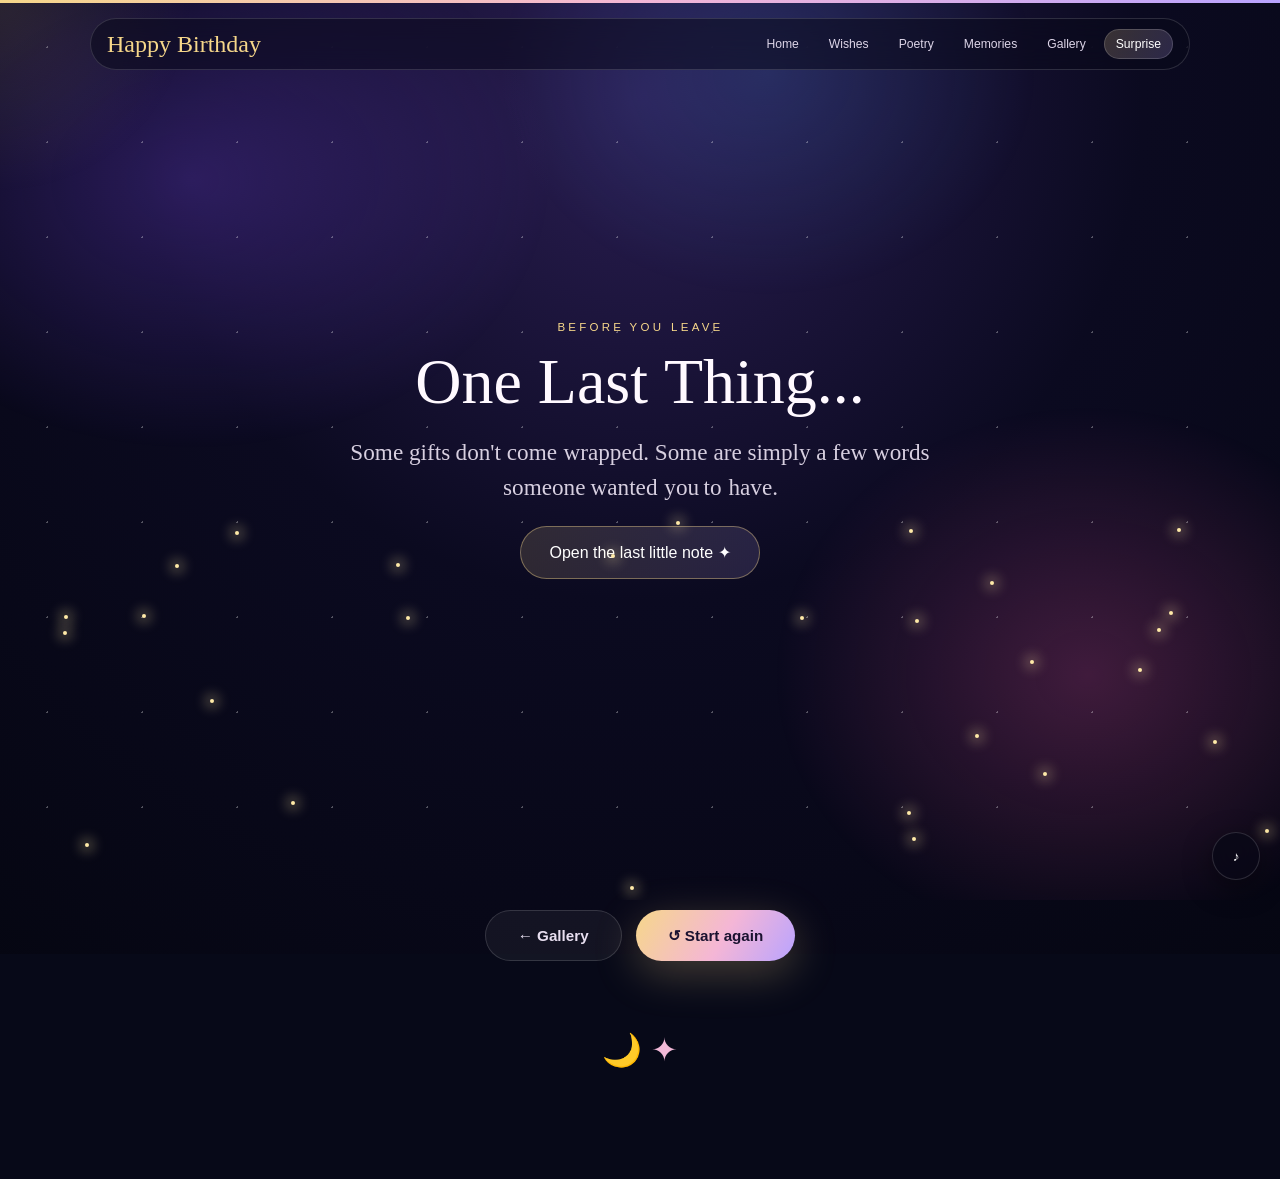
==== commit b321a6f2: "Fix video reveal logic and trigger classes" ====
--- a/surprise.html
+++ b/surprise.html
@@ -1,71 +1,54 @@
 <!DOCTYPE html>
 <html lang="en">
-  <head>
-    <meta charset="utf-8" />
-    <meta name="viewport" content="width=device-width,initial-scale=1.0" />
-    <title>One Last Thing</title>
-    <link rel="preconnect" href="https://fonts.googleapis.com" />
-    <link rel="preconnect" href="https://fonts.gstatic.com" crossorigin />
-    <link
-      href="https://fonts.googleapis.com/css2?family=Cormorant+Garamond:wght@400;500;600;700&family=Great+Vibes&family=Inter:wght@300;400;500;600&display=swap"
-      rel="stylesheet"
-    />
-    <link rel="stylesheet" href="style.css" />
-  </head>
-  <body class="page-surprise">
-    <div id="fireflies"></div>
-    <nav class="nav">
-      <a class="brand" href="index.html">Happy Birthday</a>
-      <div class="links">
-        <a href="index.html">Home</a><a href="wishes.html">Wishes</a
-        ><a href="poetry.html">Poetry</a><a href="memories.html">Memories</a
-        ><a href="gallery.html">Gallery</a><a href="surprise.html">Surprise</a>
-      </div>
-    </nav>
-    <button
-      id="musicButton"
-      class="music-control"
-      aria-label="Toggle birthday music"
-    >
-      ♪
-    </button>
+<head>
+  <meta charset="UTF-8" />
+  <meta name="viewport" content="width=device-width, initial-scale=1.0" />
+  <title>One Last Thing</title>
+  <link rel="stylesheet" href="style.css" />
+</head>
+<body class="page-surprise">
+  <main id="app">
     <section class="surprise">
       <div class="wrap center">
         <div class="eyebrow reveal">before you leave</div>
-        <h2 class="reveal">One Last Thing…</h2>
+        <h2 class="reveal">One Last Thing...</h2>
         <p class="lead reveal">
-          Some gifts don't come wrapped. Some are simply a few words someone
-          wanted you to have.
+          Some gifts don't come wrapped. Some are simply a few words someone wanted you to have.
         </p>
         <button id="revealButton" class="reveal-btn reveal">
           Open the last little note ✦
         </button>
+
         <div id="hiddenMessage" class="hidden-message">
-          <div id="sketchWrapper" class="sketch-container">
-            <video
-              id="wishVideo"
-              class="reveal-sketch"
-              playsinline
-              webkit-playsinline
-              preload="auto"
-            >
-              <source src="wish.mp4" type="video/mp4" />
-              Your browser does not support video playback.
-            </video>
-          </div>
+            <div id="sketchWrapper" class="sketch-container">
+                <video
+                    id="wishVideo"
+                    class="reveal-sketch"
+                    playsinline
+                    preload="auto"
+                    muted
+                >
+                    <source src="wish.mp4" type="video/mp4" />
+                    Your browser does not support video playback.
+                </video>
+            </div>
+
           <div class="quote">
             “Wherever life takes you from here, I hope there are always enough
-            little lights around you to make even ordinary days feel beautiful.<br/>
-           
+            little lights around you to make even ordinary days feel
+            beautiful.<br />
           </div>
-          <div class="signature">Happy Birthday miss Thermodynamicsee</div>
+          <div class="signature">Wish u  Happiest Birthday again...ms.Thermodynamicsee.</div>
         </div>
       </div>
     </section>
+
     <footer>
       <div class="footer-heart">🌙 ✦</div>
-      Some stars are meant to be admired from afar.
+     
     </footer>
-    <script src="script.js"></script>
-  </body>
-</html>+  </main>
+
+  <script src="script.js"></script>
+</body>
+</html>
